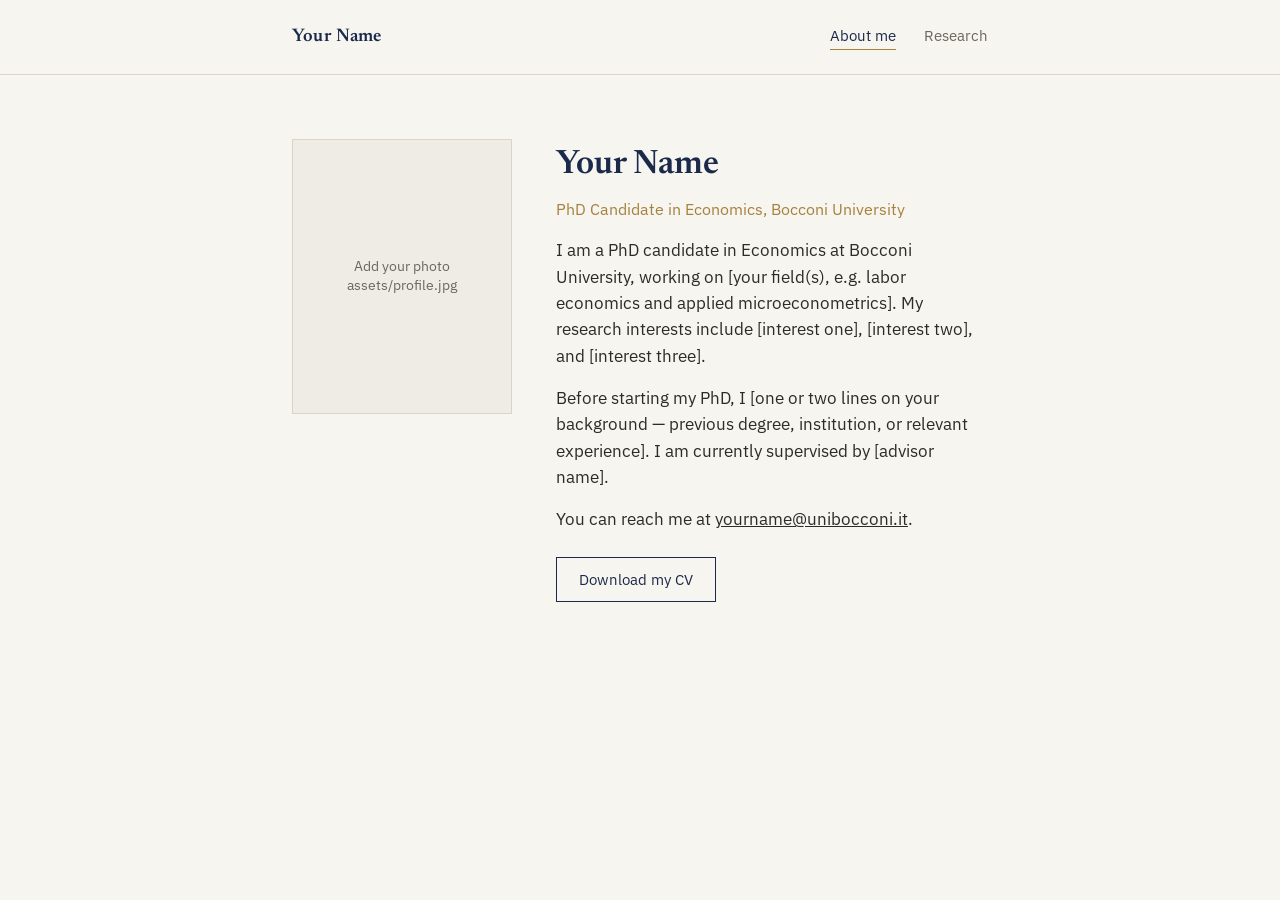
==== index.html @ a8fd611a "Upload project files First upload of project files for the basic structure of the page." ====
<!DOCTYPE html>
<html lang="en">
<head>
  <meta charset="UTF-8">
  <meta name="viewport" content="width=device-width, initial-scale=1.0">
  <title>Your Name — PhD Candidate in Economics, Bocconi University</title>
  <link rel="preconnect" href="https://fonts.googleapis.com">
  <link rel="preconnect" href="https://fonts.gstatic.com" crossorigin>
  <link href="https://fonts.googleapis.com/css2?family=Newsreader:wght@500;600&family=IBM+Plex+Sans:wght@400;500&display=swap" rel="stylesheet">
  <link rel="stylesheet" href="css/style.css">
</head>
<body>

  <header class="site-header">
    <nav class="nav">
      <a class="nav-name" href="index.html">Your Name</a>
      <ul class="nav-links">
        <li><a href="index.html" aria-current="page">About me</a></li>
        <li><a href="research.html">Research</a></li>
      </ul>
    </nav>
  </header>

  <main>
    <div class="about-grid">

      <!-- Photo frame.
           Once you have a picture, drop it in assets/profile.jpg and
           replace the placeholder div below with:
           <img src="assets/profile.jpg" alt="Your Name"> -->
      <div class="about-photo">
        <div class="photo-placeholder">Add your photo<br>assets/profile.jpg</div>
      </div>

      <div class="about-bio">
        <h1 class="about-name">Your Name</h1>
        <p class="about-role">PhD Candidate in Economics, Bocconi University</p>

        <p>
          I am a PhD candidate in Economics at Bocconi University, working on
          [your field(s), e.g. labor economics and applied microeconometrics].
          My research interests include [interest one], [interest two], and
          [interest three].
        </p>
        <p>
          Before starting my PhD, I [one or two lines on your background —
          previous degree, institution, or relevant experience]. I am
          currently supervised by [advisor name].
        </p>
        <p>
          You can reach me at <a href="mailto:yourname@unibocconi.it">yourname@unibocconi.it</a>.
        </p>

        <!-- CV link. Add your file at assets/cv.pdf and this will work as-is. -->
        <a class="cv-link" href="assets/cv.pdf" target="_blank" rel="noopener">Download my CV</a>
      </div>

    </div>
  </main>

</body>
</html>
---- css/style.css ----
/* ============================================================
   Personal academic page — shared stylesheet
   Palette, type and layout tokens live at the top so the whole
   site can be restyled by editing this one block.
   ============================================================ */

:root {
  /* Colour */
  --color-paper: #f7f5f0;      /* page background, warm paper white */
  --color-ink: #1b2a4a;        /* headings, nav, primary accent (deep ink-blue) */
  --color-ink-hover: #142038;  /* darker ink for hover states */
  --color-text: #2b2b28;       /* body copy, warm near-black */
  --color-muted: #6b675e;      /* secondary text */
  --color-gold: #a6803d;       /* accent rule/role colour, muted brass */
  --color-line: #dad5c8;       /* hairline borders */

  /* Type */
  --font-serif: "Newsreader", Georgia, "Times New Roman", serif;
  --font-sans: "IBM Plex Sans", -apple-system, BlinkMacSystemFont, "Segoe UI", sans-serif;

  /* Layout */
  --content-width: 760px;
  --page-pad: 32px;
}

* {
  box-sizing: border-box;
}

html {
  -webkit-text-size-adjust: 100%;
}

body {
  margin: 0;
  background: var(--color-paper);
  color: var(--color-text);
  font-family: var(--font-sans);
  font-size: 17px;
  line-height: 1.55;
  -webkit-font-smoothing: antialiased;
}

a {
  color: inherit;
}

img {
  max-width: 100%;
  display: block;
}

/* -------------------- Navigation -------------------- */

.site-header {
  border-bottom: 1px solid var(--color-line);
}

.nav {
  max-width: var(--content-width);
  margin: 0 auto;
  padding: 22px var(--page-pad);
  display: flex;
  align-items: baseline;
  justify-content: space-between;
  gap: 24px;
}

.nav-name {
  font-family: var(--font-serif);
  font-size: 1.15rem;
  font-weight: 600;
  color: var(--color-ink);
  text-decoration: none;
  letter-spacing: 0.01em;
}

.nav-links {
  display: flex;
  gap: 28px;
  list-style: none;
  margin: 0;
  padding: 0;
}

.nav-links a {
  text-decoration: none;
  color: var(--color-muted);
  font-size: 0.95rem;
  padding-bottom: 4px;
  border-bottom: 1px solid transparent;
  transition: color 0.15s ease, border-color 0.15s ease;
}

.nav-links a:hover,
.nav-links a:focus-visible {
  color: var(--color-ink);
}

.nav-links a[aria-current="page"] {
  color: var(--color-ink);
  border-bottom-color: var(--color-gold);
}

/* -------------------- Page shell -------------------- */

main {
  max-width: var(--content-width);
  margin: 0 auto;
  padding: 64px var(--page-pad) 96px;
}

/* -------------------- About page -------------------- */

.about-grid {
  display: grid;
  grid-template-columns: 220px 1fr;
  gap: 44px;
  align-items: start;
}

.about-photo {
  border: 1px solid var(--color-line);
  aspect-ratio: 4 / 5;
  overflow: hidden;
  background: #eeece5;
}

.about-photo img {
  width: 100%;
  height: 100%;
  object-fit: cover;
}

.photo-placeholder {
  width: 100%;
  height: 100%;
  display: flex;
  align-items: center;
  justify-content: center;
  text-align: center;
  padding: 16px;
  font-size: 0.85rem;
  color: var(--color-muted);
  line-height: 1.4;
}

.about-name {
  font-family: var(--font-serif);
  font-size: 2.1rem;
  font-weight: 600;
  color: var(--color-ink);
  margin: 0 0 6px;
}

.about-role {
  font-family: var(--font-sans);
  font-size: 1rem;
  color: var(--color-gold);
  margin: 0 0 22px;
}

.about-bio p {
  margin: 0 0 16px;
  max-width: 62ch;
}

.cv-link {
  display: inline-block;
  margin-top: 8px;
  padding: 10px 22px;
  border: 1px solid var(--color-ink);
  color: var(--color-ink);
  text-decoration: none;
  font-size: 0.95rem;
  transition: background-color 0.15s ease, color 0.15s ease;
}

.cv-link:hover,
.cv-link:focus-visible {
  background: var(--color-ink);
  color: var(--color-paper);
}

@media (max-width: 620px) {
  .about-grid {
    grid-template-columns: 1fr;
  }
  .about-photo {
    width: 180px;
    aspect-ratio: 4 / 5;
  }
}

/* -------------------- Research: coming soon -------------------- */

.coming-soon h1 {
  font-family: var(--font-serif);
  font-size: 2rem;
  color: var(--color-ink);
  margin: 0 0 14px;
}

.coming-soon p {
  font-family: var(--font-serif);
  font-style: italic;
  color: var(--color-muted);
  font-size: 1.1rem;
  margin: 0;
}

/* -------------------- Research: dossier list (future) -------------------- */

.research-section {
  margin-top: 48px;
}

.research-section:first-of-type {
  margin-top: 8px;
}

.research-section > h2 {
  font-family: var(--font-serif);
  font-size: 1.3rem;
  font-weight: 600;
  color: var(--color-ink);
  margin: 0 0 4px;
}

.project {
  border-top: 1px solid var(--color-line);
  padding: 20px 0;
}

.project-title {
  font-family: var(--font-serif);
  font-size: 1.15rem;
  font-weight: 600;
  margin: 0 0 8px;
  color: var(--color-text);
}

.project-links {
  font-size: 0.9rem;
  color: var(--color-muted);
  margin-bottom: 10px;
}

.project-links a {
  color: var(--color-ink);
  text-decoration: none;
  border-bottom: 1px solid var(--color-line);
}

.project-links a:hover,
.project-links a:focus-visible {
  border-bottom-color: var(--color-ink);
}

.project-links .sep {
  margin: 0 8px;
  color: var(--color-line);
}

.abstract {
  margin-top: 4px;
}

.abstract summary {
  cursor: pointer;
  list-style: none;
  font-size: 0.9rem;
  color: var(--color-gold);
  display: inline-flex;
  align-items: center;
  gap: 6px;
  user-select: none;
}

.abstract summary::-webkit-details-marker {
  display: none;
}

.abstract summary::before {
  content: "▸";
  font-size: 0.75em;
  transition: transform 0.15s ease;
}

.abstract[open] summary::before {
  transform: rotate(90deg);
}

.abstract p {
  margin: 10px 0 0;
  max-width: 68ch;
  color: var(--color-text);
  font-size: 0.96rem;
}

@media (prefers-reduced-motion: reduce) {
  * {
    transition: none !important;
  }
}
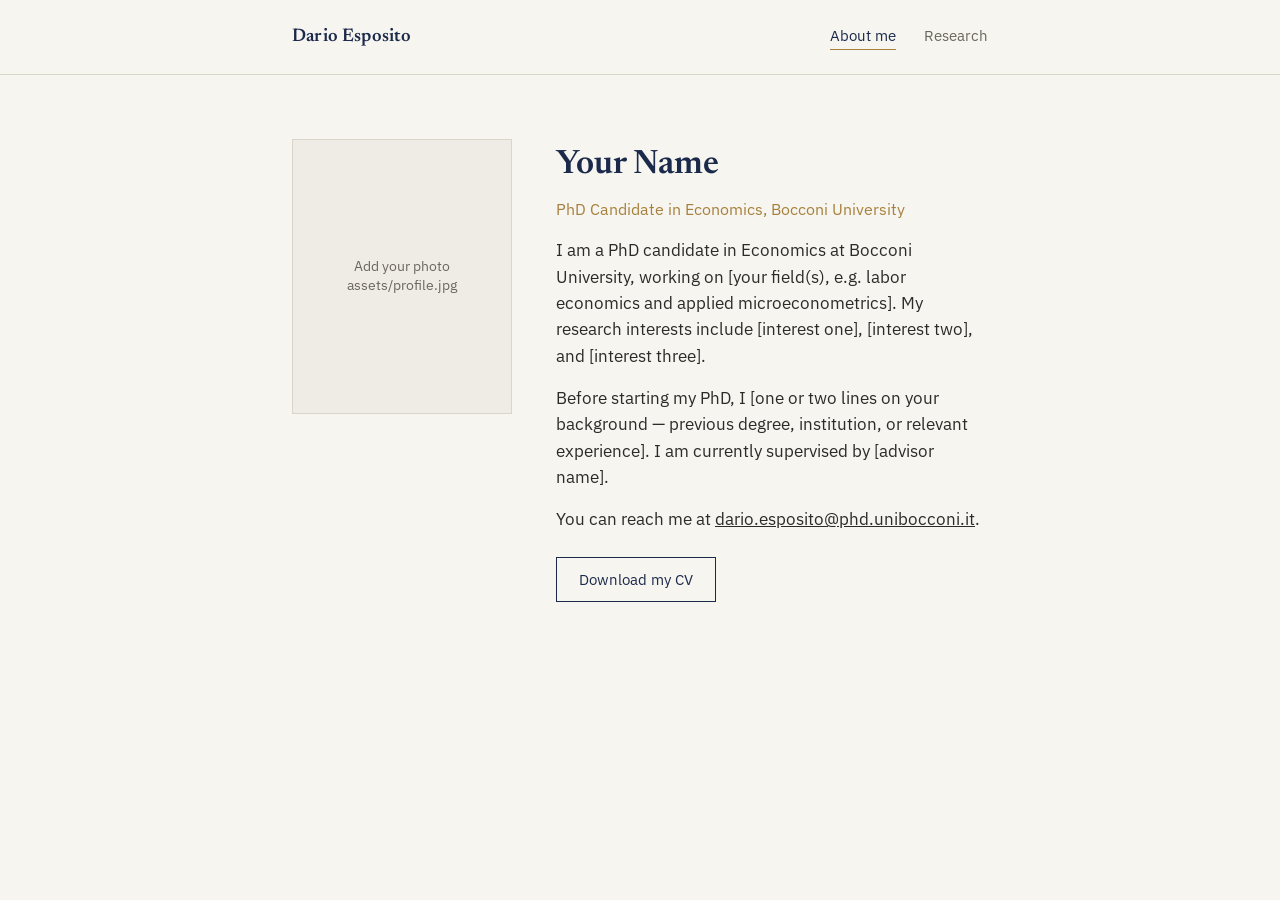
==== commit 3653fb93: "Personalize bio and headers" ====
--- a/index.html
+++ b/index.html
@@ -3,7 +3,7 @@
 <head>
   <meta charset="UTF-8">
   <meta name="viewport" content="width=device-width, initial-scale=1.0">
-  <title>Your Name — PhD Candidate in Economics, Bocconi University</title>
+  <title>Dario Esposito</title>
   <link rel="preconnect" href="https://fonts.googleapis.com">
   <link rel="preconnect" href="https://fonts.gstatic.com" crossorigin>
   <link href="https://fonts.googleapis.com/css2?family=Newsreader:wght@500;600&family=IBM+Plex+Sans:wght@400;500&display=swap" rel="stylesheet">
@@ -13,7 +13,7 @@
 
   <header class="site-header">
     <nav class="nav">
-      <a class="nav-name" href="index.html">Your Name</a>
+      <a class="nav-name" href="index.html">Dario Esposito</a>
       <ul class="nav-links">
         <li><a href="index.html" aria-current="page">About me</a></li>
         <li><a href="research.html">Research</a></li>
@@ -48,7 +48,7 @@
           currently supervised by [advisor name].
         </p>
         <p>
-          You can reach me at <a href="mailto:yourname@unibocconi.it">yourname@unibocconi.it</a>.
+          You can reach me at <a href="mailto:dario.esposito@phd.unibocconi.it">dario.esposito@phd.unibocconi.it</a>.
         </p>
 
         <!-- CV link. Add your file at assets/cv.pdf and this will work as-is. -->
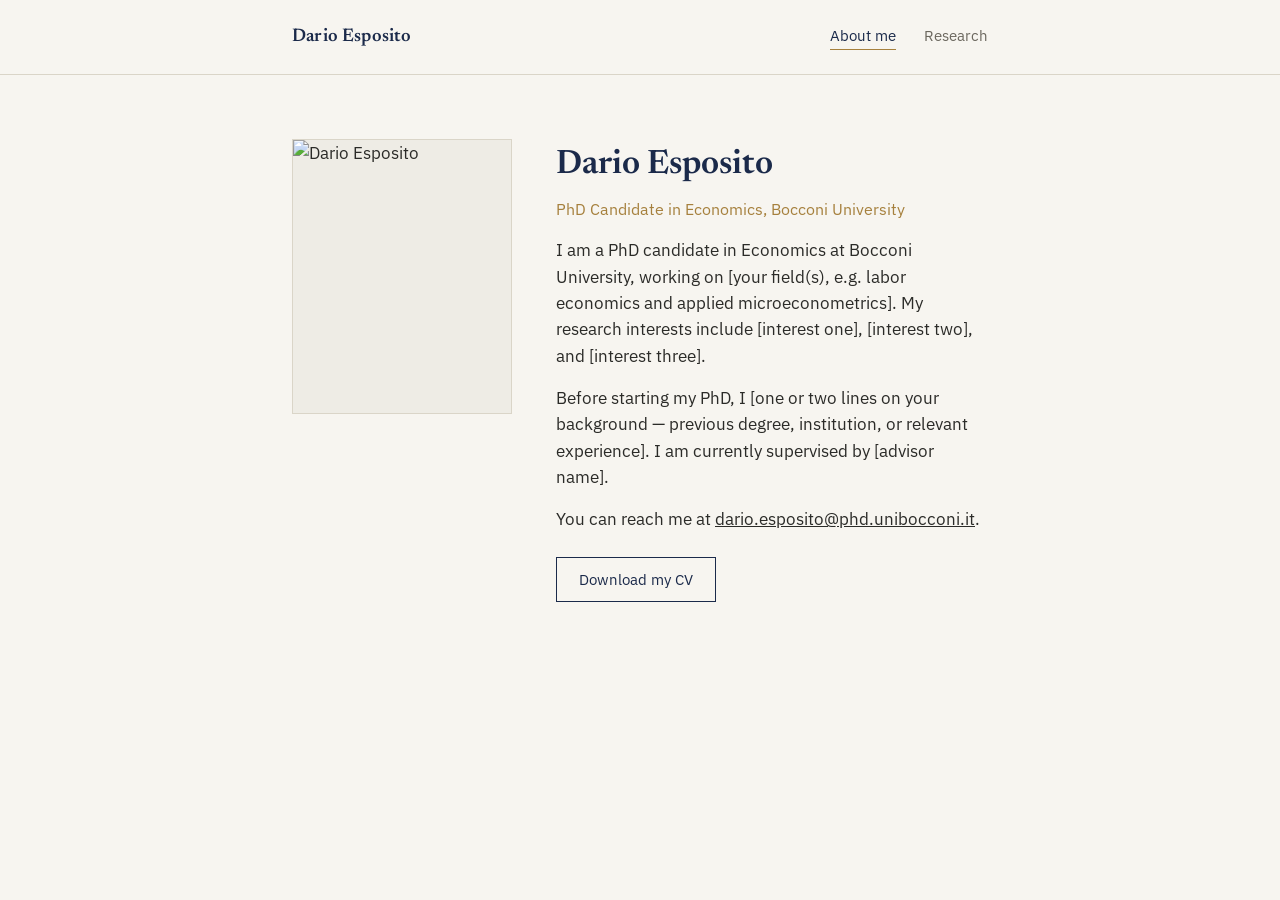
==== commit f1034ce8: "Update index.html with profile picture" ====
--- a/index.html
+++ b/index.html
@@ -24,16 +24,13 @@
   <main>
     <div class="about-grid">
 
-      <!-- Photo frame.
-           Once you have a picture, drop it in assets/profile.jpg and
-           replace the placeholder div below with:
-           <img src="assets/profile.jpg" alt="Your Name"> -->
+      <!-- Photo frame -->
       <div class="about-photo">
-        <div class="photo-placeholder">Add your photo<br>assets/profile.jpg</div>
+        <img src="assets/profile.jpg" alt="Dario Esposito">
       </div>
 
       <div class="about-bio">
-        <h1 class="about-name">Your Name</h1>
+        <h1 class="about-name">Dario Esposito</h1>
         <p class="about-role">PhD Candidate in Economics, Bocconi University</p>
 
         <p>
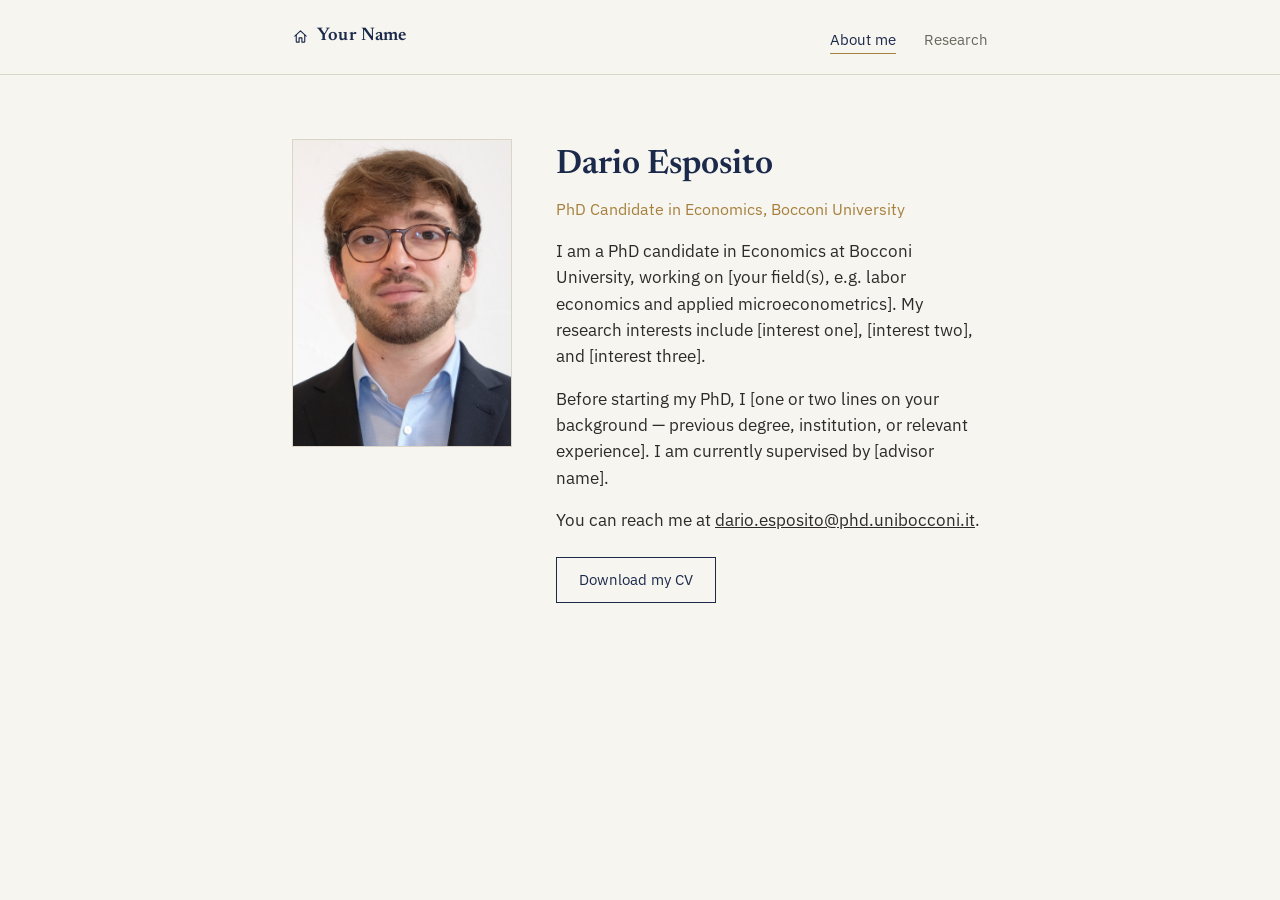
==== commit 0c0e82b0: "Update index.html to display home icon" ====
--- a/index.html
+++ b/index.html
@@ -13,7 +13,13 @@
 
   <header class="site-header">
     <nav class="nav">
-      <a class="nav-name" href="index.html">Dario Esposito</a>
+      <a class="nav-name" href="index.html">
+        <svg class="home-icon" viewBox="0 0 24 24" fill="none" stroke="currentColor" stroke-width="1.6" stroke-linecap="round" stroke-linejoin="round" aria-hidden="true">
+          <path d="M4 11.5 12 4l8 7.5"/>
+          <path d="M6 10v9a1 1 0 0 0 1 1h3v-6h4v6h3a1 1 0 0 0 1-1v-9"/>
+        </svg>
+        Your Name
+      </a>
       <ul class="nav-links">
         <li><a href="index.html" aria-current="page">About me</a></li>
         <li><a href="research.html">Research</a></li>
--- a/css/style.css
+++ b/css/style.css
@@ -67,12 +67,21 @@
 }
 
 .nav-name {
+  display: inline-flex;
+  align-items: center;
+  gap: 8px;
   font-family: var(--font-serif);
   font-size: 1.15rem;
   font-weight: 600;
   color: var(--color-ink);
   text-decoration: none;
   letter-spacing: 0.01em;
+}
+
+.home-icon {
+  width: 17px;
+  height: 17px;
+  flex-shrink: 0;
 }
 
 .nav-links {
@@ -121,7 +130,7 @@
 
 .about-photo {
   border: 1px solid var(--color-line);
-  aspect-ratio: 4 / 5;
+  aspect-ratio: 5 / 7;
   overflow: hidden;
   background: #eeece5;
 }
@@ -129,7 +138,7 @@
 .about-photo img {
   width: 100%;
   height: 100%;
-  object-fit: cover;
+  object-fit: contain;
 }
 
 .photo-placeholder {
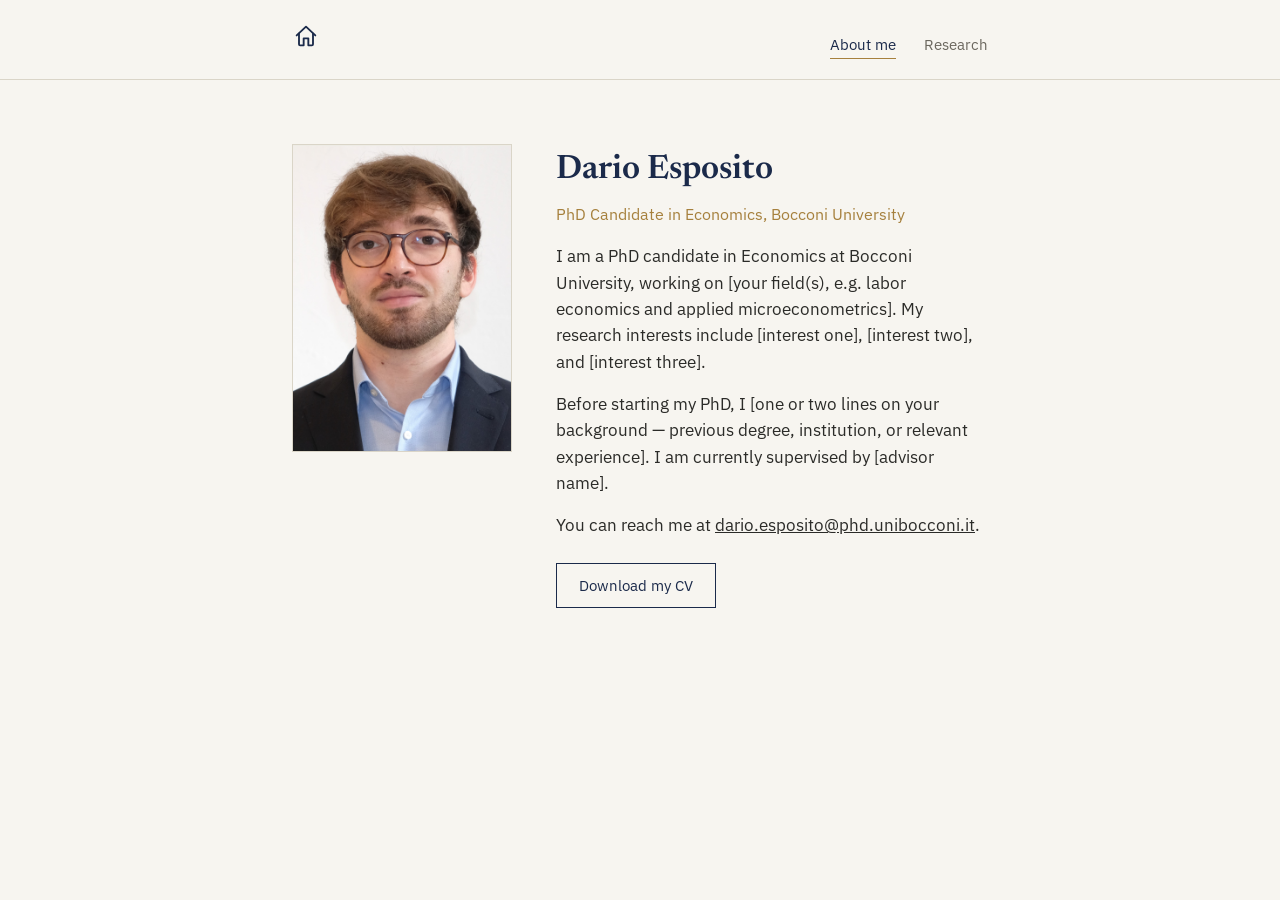
==== commit ea358832: "Update index.html to resize home icon" ====
--- a/index.html
+++ b/index.html
@@ -13,12 +13,11 @@
 
   <header class="site-header">
     <nav class="nav">
-      <a class="nav-name" href="index.html">
+      <a class="nav-name" href="index.html" aria-label="Home">
         <svg class="home-icon" viewBox="0 0 24 24" fill="none" stroke="currentColor" stroke-width="1.6" stroke-linecap="round" stroke-linejoin="round" aria-hidden="true">
           <path d="M4 11.5 12 4l8 7.5"/>
           <path d="M6 10v9a1 1 0 0 0 1 1h3v-6h4v6h3a1 1 0 0 0 1-1v-9"/>
         </svg>
-        Your Name
       </a>
       <ul class="nav-links">
         <li><a href="index.html" aria-current="page">About me</a></li>
--- a/css/style.css
+++ b/css/style.css
@@ -79,8 +79,8 @@
 }
 
 .home-icon {
-  width: 17px;
-  height: 17px;
+  width: 28px;
+  height: 28px;
   flex-shrink: 0;
 }
 
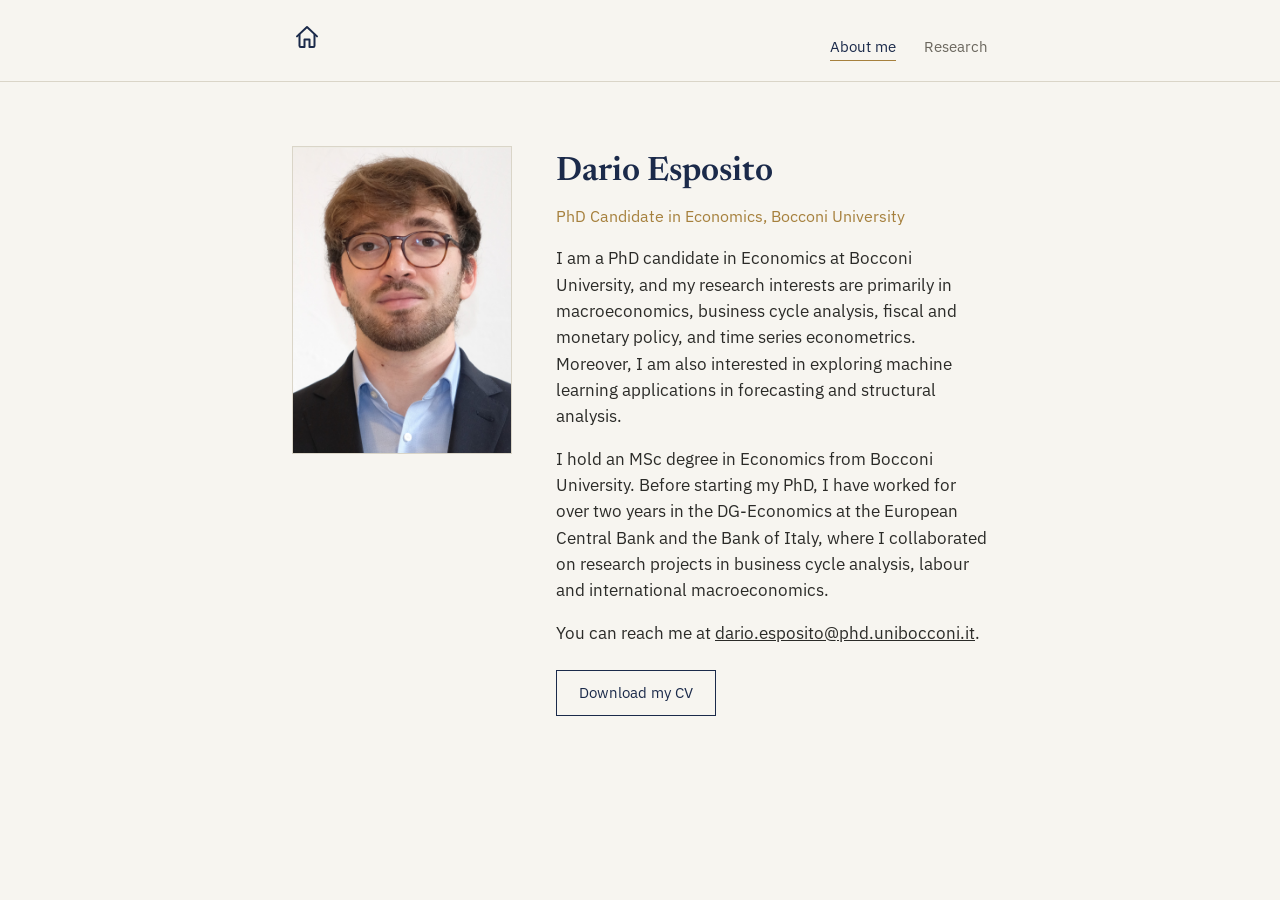
==== commit 428626e5: "Update index.html with bio" ====
--- a/index.html
+++ b/index.html
@@ -39,21 +39,22 @@
         <p class="about-role">PhD Candidate in Economics, Bocconi University</p>
 
         <p>
-          I am a PhD candidate in Economics at Bocconi University, working on
-          [your field(s), e.g. labor economics and applied microeconometrics].
-          My research interests include [interest one], [interest two], and
-          [interest three].
+          I am a PhD candidate in Economics at Bocconi University, and my research 
+          interests are primarily in macroeconomics, business cycle analysis, fiscal 
+          and monetary policy, and time series econometrics. Moreover, I am also interested 
+          in exploring machine learning applications in forecasting and structural analysis.
         </p>
         <p>
-          Before starting my PhD, I [one or two lines on your background —
-          previous degree, institution, or relevant experience]. I am
-          currently supervised by [advisor name].
+          I hold an MSc degree in Economics from Bocconi University. Before starting my PhD, 
+          I have worked for over two years in the DG-Economics at the European Central Bank 
+          and the Bank of Italy, where I collaborated on research projects in business cycle analysis,
+          labour and international macroeconomics.
         </p>
         <p>
           You can reach me at <a href="mailto:dario.esposito@phd.unibocconi.it">dario.esposito@phd.unibocconi.it</a>.
         </p>
 
-        <!-- CV link. Add your file at assets/cv.pdf and this will work as-is. -->
+        <!-- CV link -->
         <a class="cv-link" href="assets/cv.pdf" target="_blank" rel="noopener">Download my CV</a>
       </div>
 
--- a/css/style.css
+++ b/css/style.css
@@ -79,8 +79,8 @@
 }
 
 .home-icon {
-  width: 28px;
-  height: 28px;
+  width: 30px;
+  height: 30px;
   flex-shrink: 0;
 }
 
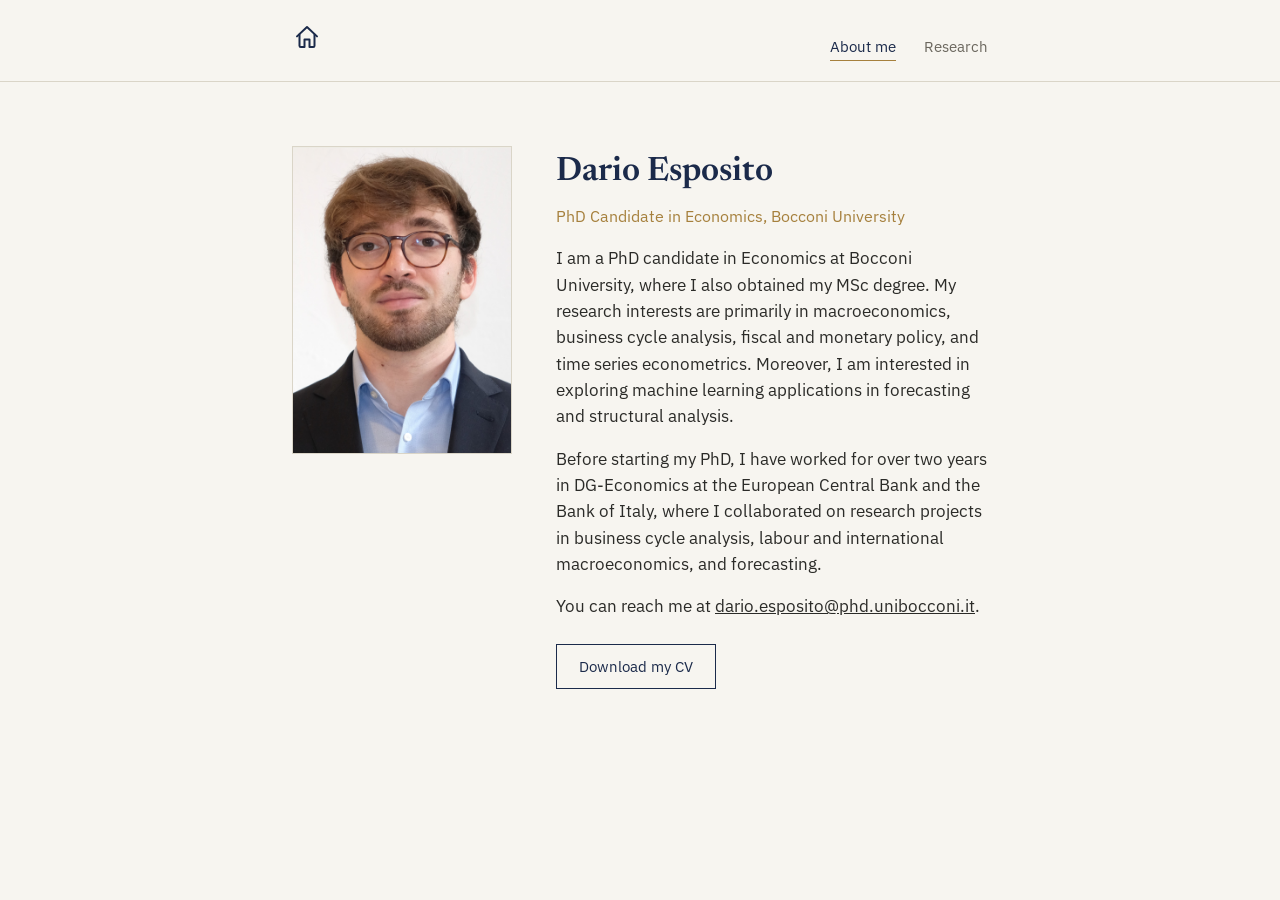
==== commit 212887a9: "Update index.html" ====
--- a/index.html
+++ b/index.html
@@ -39,16 +39,15 @@
         <p class="about-role">PhD Candidate in Economics, Bocconi University</p>
 
         <p>
-          I am a PhD candidate in Economics at Bocconi University, and my research 
-          interests are primarily in macroeconomics, business cycle analysis, fiscal 
-          and monetary policy, and time series econometrics. Moreover, I am also interested 
-          in exploring machine learning applications in forecasting and structural analysis.
+          I am a PhD candidate in Economics at Bocconi University, where I also obtained my MSc degree.
+          My research interests are primarily in macroeconomics, business cycle analysis, fiscal and
+          monetary policy, and time series econometrics. Moreover, I am interested in exploring 
+          machine learning applications in forecasting and structural analysis.
         </p>
         <p>
-          I hold an MSc degree in Economics from Bocconi University. Before starting my PhD, 
-          I have worked for over two years in the DG-Economics at the European Central Bank 
-          and the Bank of Italy, where I collaborated on research projects in business cycle analysis,
-          labour and international macroeconomics.
+          Before starting my PhD, I have worked for over two years in DG-Economics at the
+          European Central Bank and the Bank of Italy, where I collaborated on research projects
+          in business cycle analysis, labour and international macroeconomics, and forecasting.
         </p>
         <p>
           You can reach me at <a href="mailto:dario.esposito@phd.unibocconi.it">dario.esposito@phd.unibocconi.it</a>.
